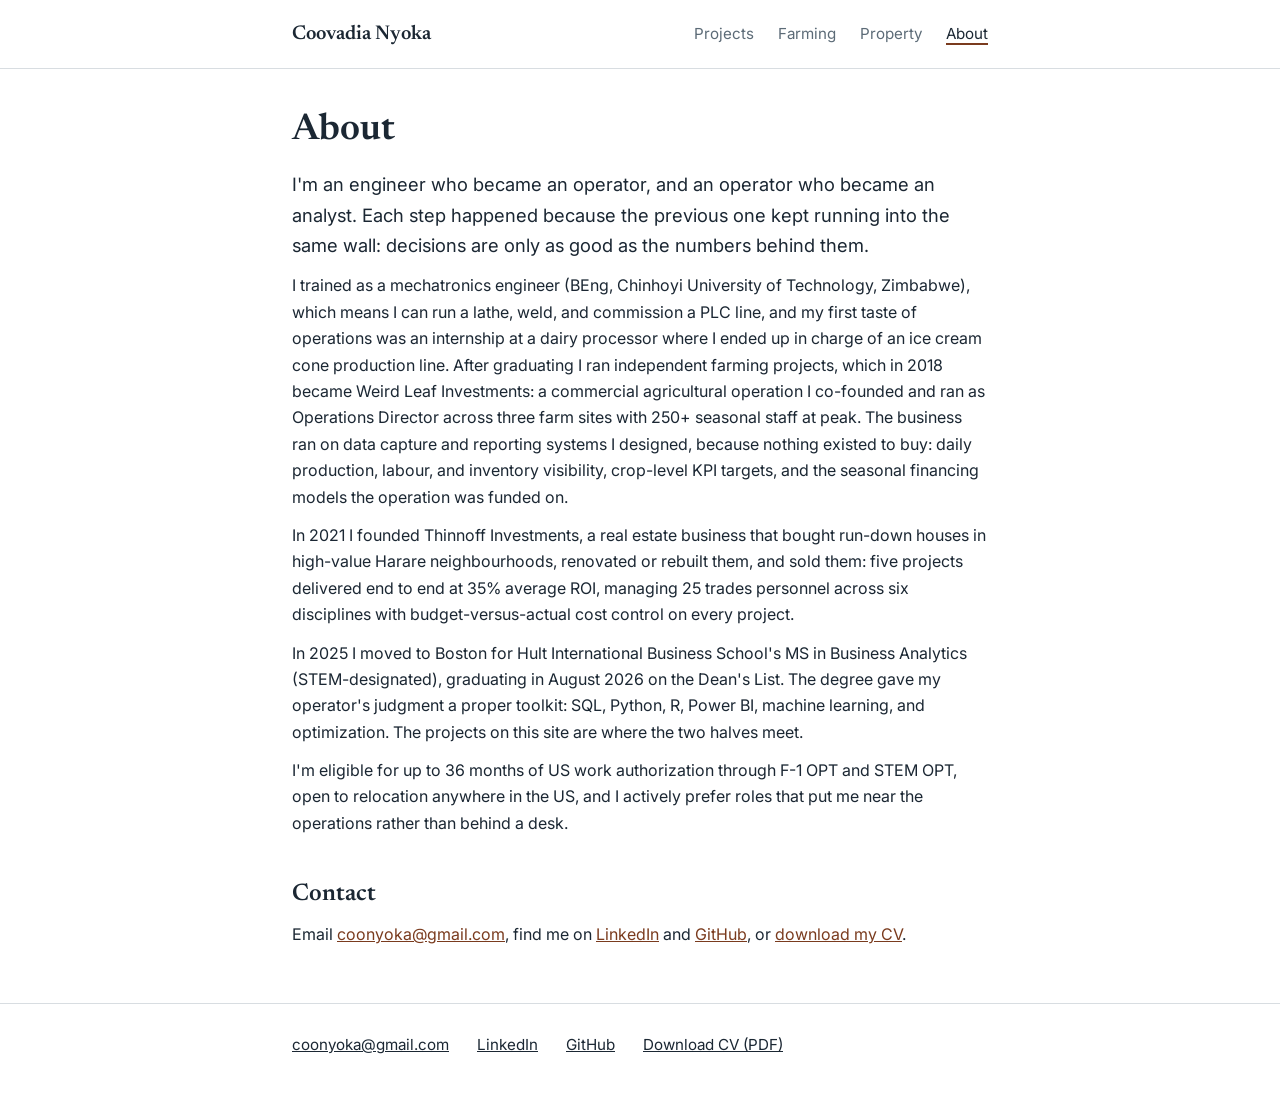
==== about.html @ 857e11a5 "Portfolio v1 Commit directly to the main branch" ====
<!DOCTYPE html>
<html lang="en">
<head>
<meta charset="utf-8">
<meta name="viewport" content="width=device-width, initial-scale=1">
<title>About — Coovadia Nyoka</title>
<meta name="description" content="Mechatronics engineer, founder-operator of agricultural and real estate businesses in Zimbabwe, now a business and data analyst in Boston.">
<link rel="preconnect" href="https://fonts.googleapis.com">
<link href="https://fonts.googleapis.com/css2?family=Newsreader:wght@400;600&family=Inter:wght@400;500;600&display=swap" rel="stylesheet">
<link rel="stylesheet" href="style.css">
</head>
<body>
<header class="site">
  <div class="wrap">
    <a class="site-name" href="index.html">Coovadia Nyoka</a>
    <nav class="site-nav" aria-label="Site">
      <a href="index.html">Projects</a>
      <a href="weird-leaf.html">Farming</a>
      <a href="thinnoff.html">Property</a>
      <a href="about.html" aria-current="page">About</a>
    </nav>
  </div>
</header>

<main class="wrap">
  <h1>About</h1>

  <p class="lede">I'm an engineer who became an operator, and an operator who became an analyst. Each step happened because the previous one kept running into the same wall: decisions are only as good as the numbers behind them.</p>

  <p>I trained as a mechatronics engineer (BEng, Chinhoyi University of Technology, Zimbabwe), which means I can run a lathe, weld, and commission a PLC line, and my first taste of operations was an internship at a dairy processor where I ended up in charge of an ice cream cone production line. After graduating I ran independent farming projects, which in 2018 became Weird Leaf Investments: a commercial agricultural operation I co-founded and ran as Operations Director across three farm sites with 250+ seasonal staff at peak. The business ran on data capture and reporting systems I designed, because nothing existed to buy: daily production, labour, and inventory visibility, crop-level KPI targets, and the seasonal financing models the operation was funded on.</p>

  <p>In 2021 I founded Thinnoff Investments, a real estate business that bought run-down houses in high-value Harare neighbourhoods, renovated or rebuilt them, and sold them: five projects delivered end to end at 35% average ROI, managing 25 trades personnel across six disciplines with budget-versus-actual cost control on every project.</p>

  <p>In 2025 I moved to Boston for Hult International Business School's MS in Business Analytics (STEM-designated), graduating in August 2026 on the Dean's List. The degree gave my operator's judgment a proper toolkit: SQL, Python, R, Power BI, machine learning, and optimization. The projects on this site are where the two halves meet.</p>

  <p>I'm eligible for up to 36 months of US work authorization through F-1 OPT and STEM OPT, open to relocation anywhere in the US, and I actively prefer roles that put me near the operations rather than behind a desk.</p>

  <h2>Contact</h2>
  <p>Email <a href="mailto:coonyoka@gmail.com">coonyoka@gmail.com</a>, find me on <a href="https://www.linkedin.com/in/coovadia-nyoka">LinkedIn</a> and <a href="https://github.com/cnyoka">GitHub</a>, or <a href="assets/Coovadia_Nyoka_CV.pdf">download my CV</a>.</p>
</main>

<footer class="site">
  <div class="wrap">
    <a href="mailto:coonyoka@gmail.com">coonyoka@gmail.com</a>
    <a href="https://www.linkedin.com/in/coovadia-nyoka">LinkedIn</a>
    <a href="https://github.com/cnyoka">GitHub</a>
    <a href="assets/Coovadia_Nyoka_CV.pdf">Download CV (PDF)</a>
  </div>
</footer>
</body>
</html>
---- style.css ----
:root {
  --ink: #1B2733;
  --slate: #5C6B77;
  --mahogany: #7A3B1E;
  --rule: #D8DDE1;
  --paper: #FFFFFF;
}

* { box-sizing: border-box; }

html { scroll-behavior: smooth; }
@media (prefers-reduced-motion: reduce) { html { scroll-behavior: auto; } }

body {
  margin: 0;
  background: var(--paper);
  color: var(--ink);
  font-family: "Inter", system-ui, sans-serif;
  font-size: 1.0rem;
  line-height: 1.65;
}

.wrap {
  max-width: 46rem;
  margin: 0 auto;
  padding: 0 1.25rem;
}

/* Header */
header.site {
  border-bottom: 1px solid var(--rule);
  padding: 1.1rem 0;
}
header.site .wrap {
  display: flex;
  align-items: baseline;
  justify-content: space-between;
  flex-wrap: wrap;
  gap: 0.5rem 1.5rem;
}
.site-name {
  font-family: "Newsreader", Georgia, serif;
  font-size: 1.25rem;
  font-weight: 600;
  color: var(--ink);
  text-decoration: none;
}
nav.site-nav a {
  color: var(--slate);
  text-decoration: none;
  margin-left: 1.25rem;
  font-size: 0.95rem;
}
nav.site-nav a[aria-current="page"] { color: var(--ink); border-bottom: 2px solid var(--mahogany); }
nav.site-nav a:hover, nav.site-nav a:focus { color: var(--mahogany); }

/* Type */
h1, h2, h3 {
  font-family: "Newsreader", Georgia, serif;
  font-weight: 600;
  line-height: 1.2;
  color: var(--ink);
}
h1 { font-size: 2.3rem; margin: 2.5rem 0 1rem; }
h2 { font-size: 1.5rem; margin: 2.75rem 0 0.75rem; }
h3 { font-size: 1.15rem; margin: 1.75rem 0 0.5rem; }
p { margin: 0.75rem 0; }
.lede { font-size: 1.15rem; color: var(--ink); }
.muted { color: var(--slate); }
a { color: var(--mahogany); }
a:focus-visible { outline: 2px solid var(--mahogany); outline-offset: 2px; }

/* Figures strip */
.figures {
  display: flex;
  flex-wrap: wrap;
  gap: 2rem 3rem;
  border-top: 1px solid var(--rule);
  border-bottom: 1px solid var(--rule);
  padding: 1.25rem 0;
  margin: 2rem 0;
}
.figure b {
  display: block;
  font-family: "Newsreader", Georgia, serif;
  font-size: 1.9rem;
  font-weight: 600;
}
.figure span { color: var(--slate); font-size: 0.9rem; }

/* Project entries */
.project { border-top: 1px solid var(--rule); padding: 1.5rem 0; }
.project:last-of-type { border-bottom: 1px solid var(--rule); }
.project h3 { margin-top: 0; }
.project .meta { color: var(--slate); font-size: 0.9rem; margin-top: 0.25rem; }
.project ul { margin: 0.5rem 0 0.75rem 1.1rem; padding: 0; }
.project li { margin: 0.35rem 0; }

/* Case study */
.case-step { margin: 2rem 0; }
.case-step h3 .step-no {
  color: var(--mahogany);
  font-family: "Newsreader", Georgia, serif;
  margin-right: 0.5rem;
}
figure.chart { margin: 2rem 0; }
figure.chart figcaption { color: var(--slate); font-size: 0.88rem; margin-top: 0.5rem; }
.note {
  border-left: 3px solid var(--mahogany);
  padding: 0.25rem 0 0.25rem 1rem;
  color: var(--slate);
  margin: 1.5rem 0;
}

table.data {
  border-collapse: collapse;
  width: 100%;
  font-size: 0.95rem;
  margin: 1.25rem 0;
}
table.data th, table.data td {
  text-align: left;
  padding: 0.45rem 0.75rem 0.45rem 0;
  border-bottom: 1px solid var(--rule);
}
table.data th { color: var(--slate); font-weight: 500; }
table.data td.num, table.data th.num { text-align: right; font-variant-numeric: tabular-nums; }

/* Footer */
footer.site {
  border-top: 1px solid var(--rule);
  margin-top: 3.5rem;
  padding: 1.75rem 0 2.5rem;
  color: var(--slate);
  font-size: 0.95rem;
}
footer.site .wrap { display: flex; flex-wrap: wrap; gap: 0.5rem 1.75rem; }
footer.site a { color: var(--ink); }

@media (max-width: 540px) {
  h1 { font-size: 1.8rem; }
  .figures { gap: 1.25rem 2rem; }
}

/* Photo exhibits */
figure.photo { margin: 1.75rem 0; }
figure.photo img { width: 100%; height: auto; display: block; border: 1px solid var(--rule); }
figure.photo figcaption { color: var(--slate); font-size: 0.88rem; margin-top: 0.5rem; }
.photo-pair { display: grid; grid-template-columns: 1fr 1fr; gap: 1rem; margin: 1.75rem 0; }
.photo-pair figure.photo { margin: 0; }
@media (max-width: 540px) { .photo-pair { grid-template-columns: 1fr; } }
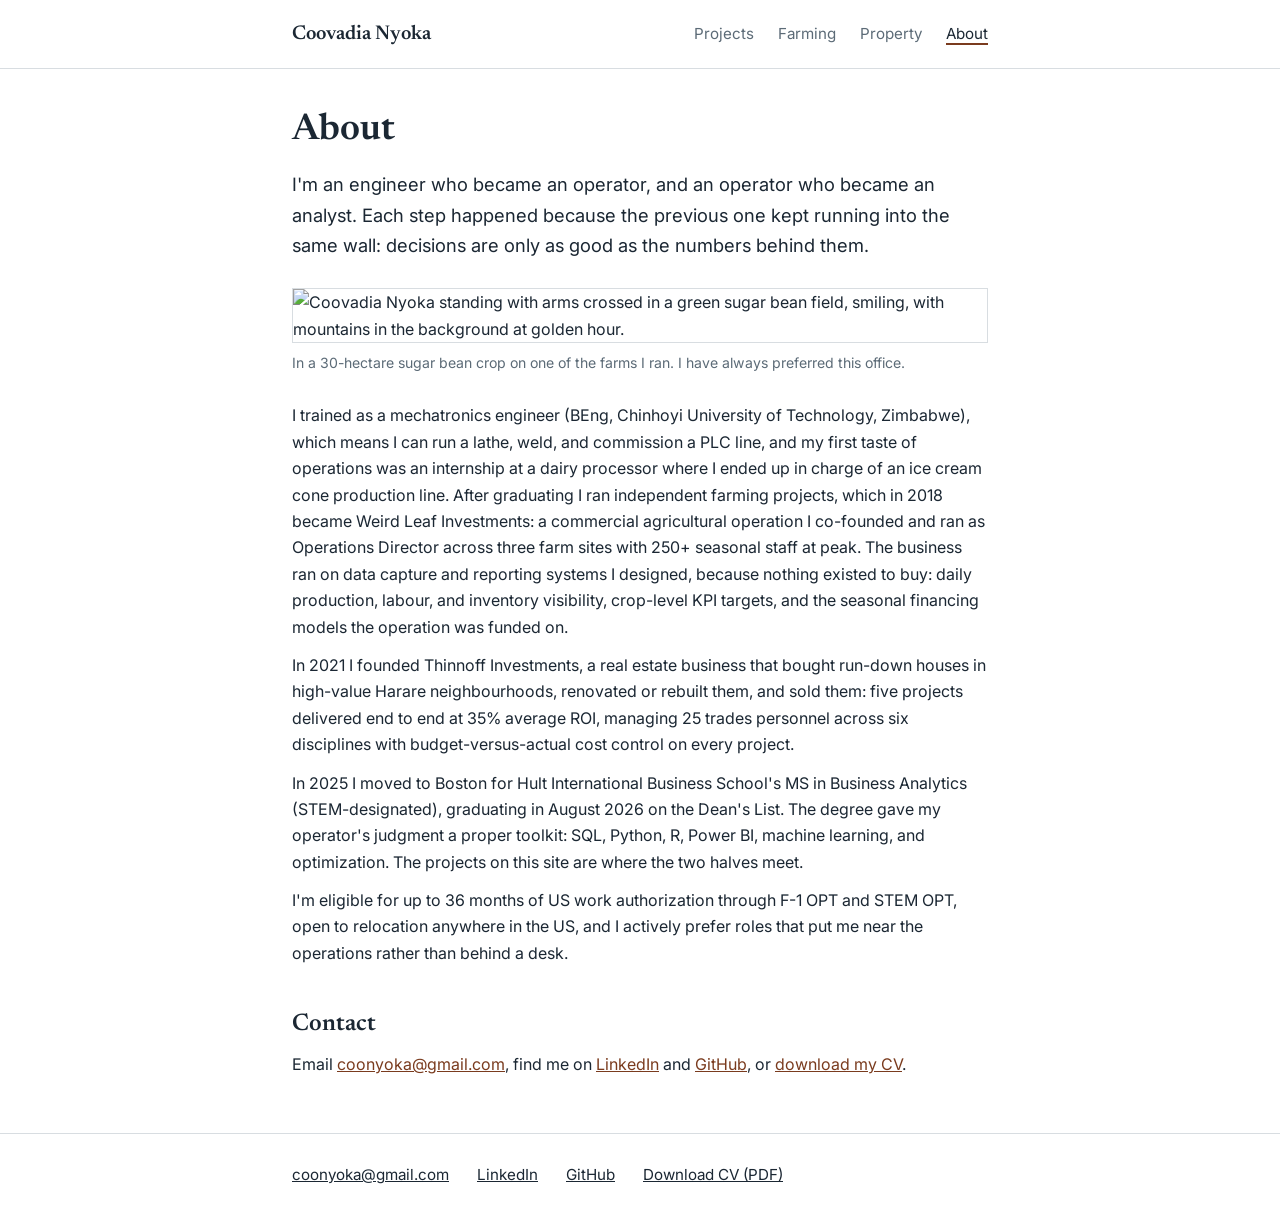
==== commit cefcf82e: "Add files via upload" ====
--- a/about.html
+++ b/about.html
@@ -27,6 +27,11 @@
 
   <p class="lede">I'm an engineer who became an operator, and an operator who became an analyst. Each step happened because the previous one kept running into the same wall: decisions are only as good as the numbers behind them.</p>
 
+  <figure class="photo">
+    <img src="assets/img/about-coovadia.jpg" alt="Coovadia Nyoka standing with arms crossed in a green sugar bean field, smiling, with mountains in the background at golden hour." loading="eager">
+    <figcaption>In a 30-hectare sugar bean crop on one of the farms I ran. I have always preferred this office.</figcaption>
+  </figure>
+
   <p>I trained as a mechatronics engineer (BEng, Chinhoyi University of Technology, Zimbabwe), which means I can run a lathe, weld, and commission a PLC line, and my first taste of operations was an internship at a dairy processor where I ended up in charge of an ice cream cone production line. After graduating I ran independent farming projects, which in 2018 became Weird Leaf Investments: a commercial agricultural operation I co-founded and ran as Operations Director across three farm sites with 250+ seasonal staff at peak. The business ran on data capture and reporting systems I designed, because nothing existed to buy: daily production, labour, and inventory visibility, crop-level KPI targets, and the seasonal financing models the operation was funded on.</p>
 
   <p>In 2021 I founded Thinnoff Investments, a real estate business that bought run-down houses in high-value Harare neighbourhoods, renovated or rebuilt them, and sold them: five projects delivered end to end at 35% average ROI, managing 25 trades personnel across six disciplines with budget-versus-actual cost control on every project.</p>
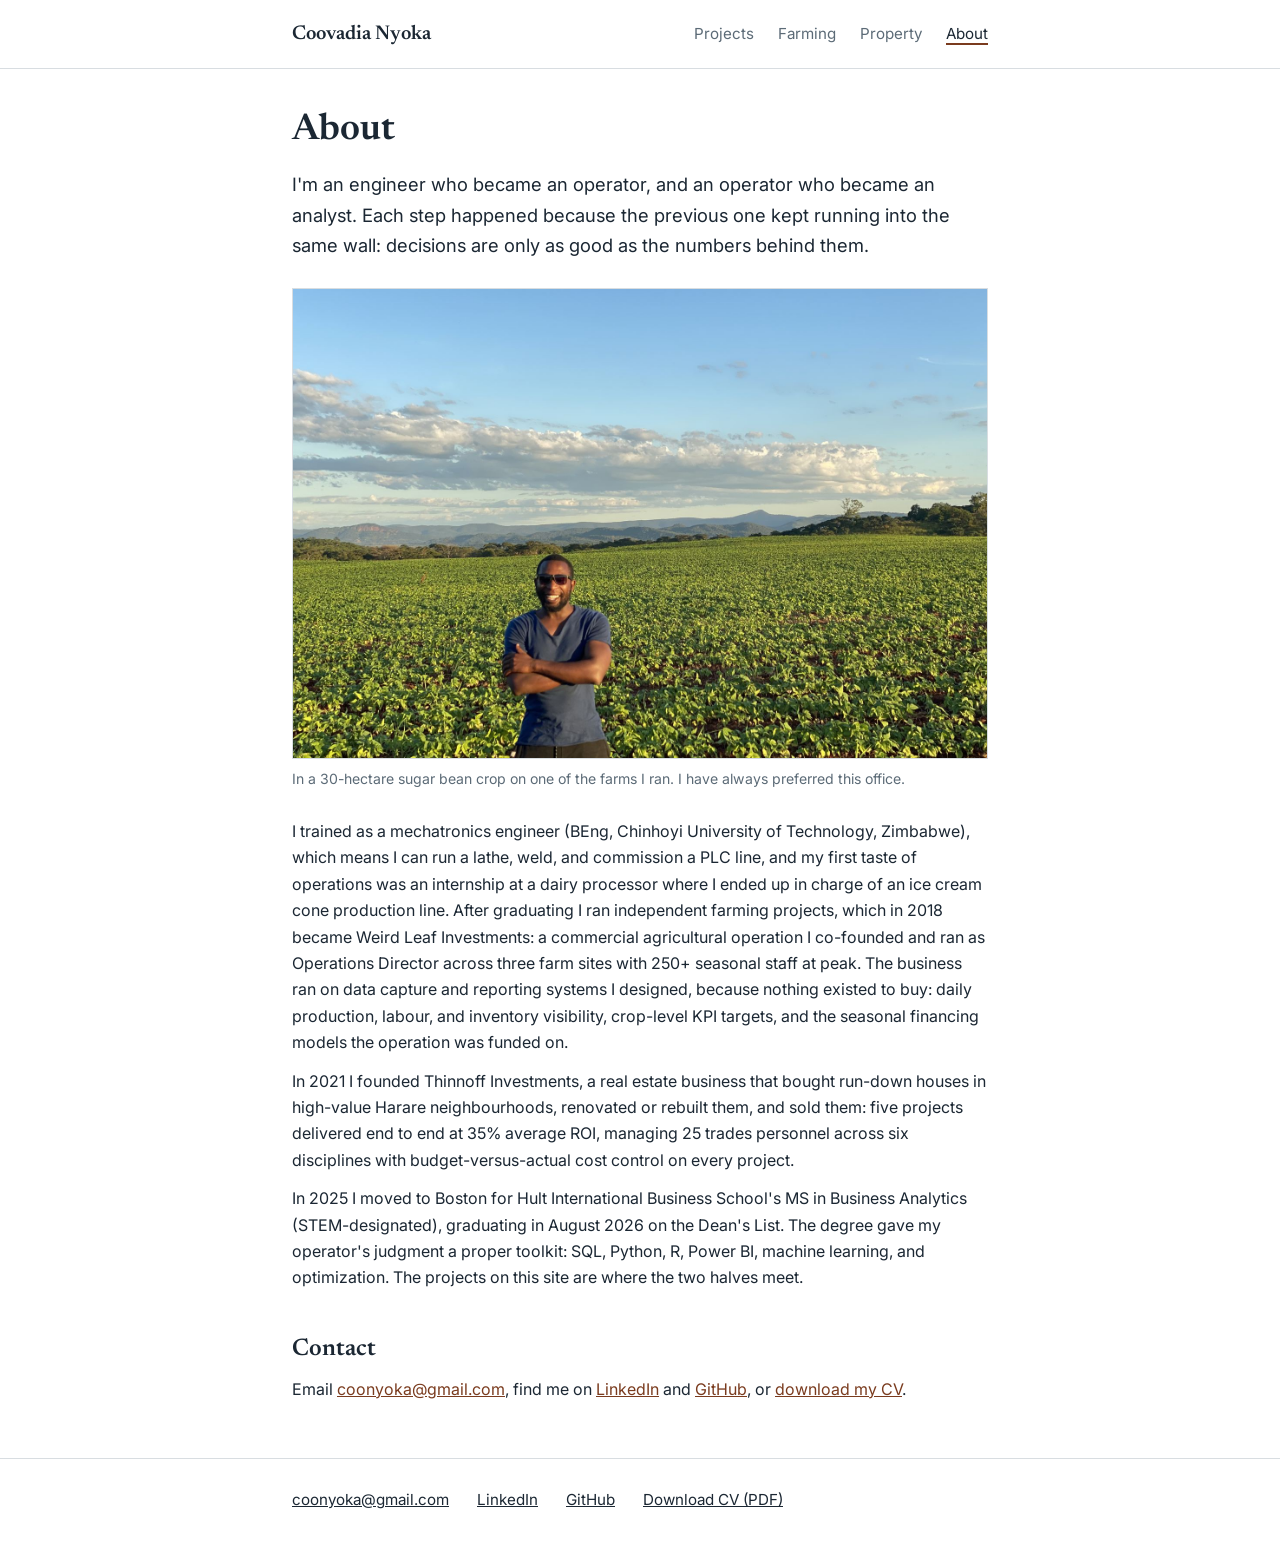
==== commit f30a6a0a: "Add files via upload" ====
--- a/about.html
+++ b/about.html
@@ -38,7 +38,6 @@
 
   <p>In 2025 I moved to Boston for Hult International Business School's MS in Business Analytics (STEM-designated), graduating in August 2026 on the Dean's List. The degree gave my operator's judgment a proper toolkit: SQL, Python, R, Power BI, machine learning, and optimization. The projects on this site are where the two halves meet.</p>
 
-  <p>I'm eligible for up to 36 months of US work authorization through F-1 OPT and STEM OPT, open to relocation anywhere in the US, and I actively prefer roles that put me near the operations rather than behind a desk.</p>
 
   <h2>Contact</h2>
   <p>Email <a href="mailto:coonyoka@gmail.com">coonyoka@gmail.com</a>, find me on <a href="https://www.linkedin.com/in/coovadia-nyoka">LinkedIn</a> and <a href="https://github.com/cnyoka">GitHub</a>, or <a href="assets/Coovadia_Nyoka_CV.pdf">download my CV</a>.</p>
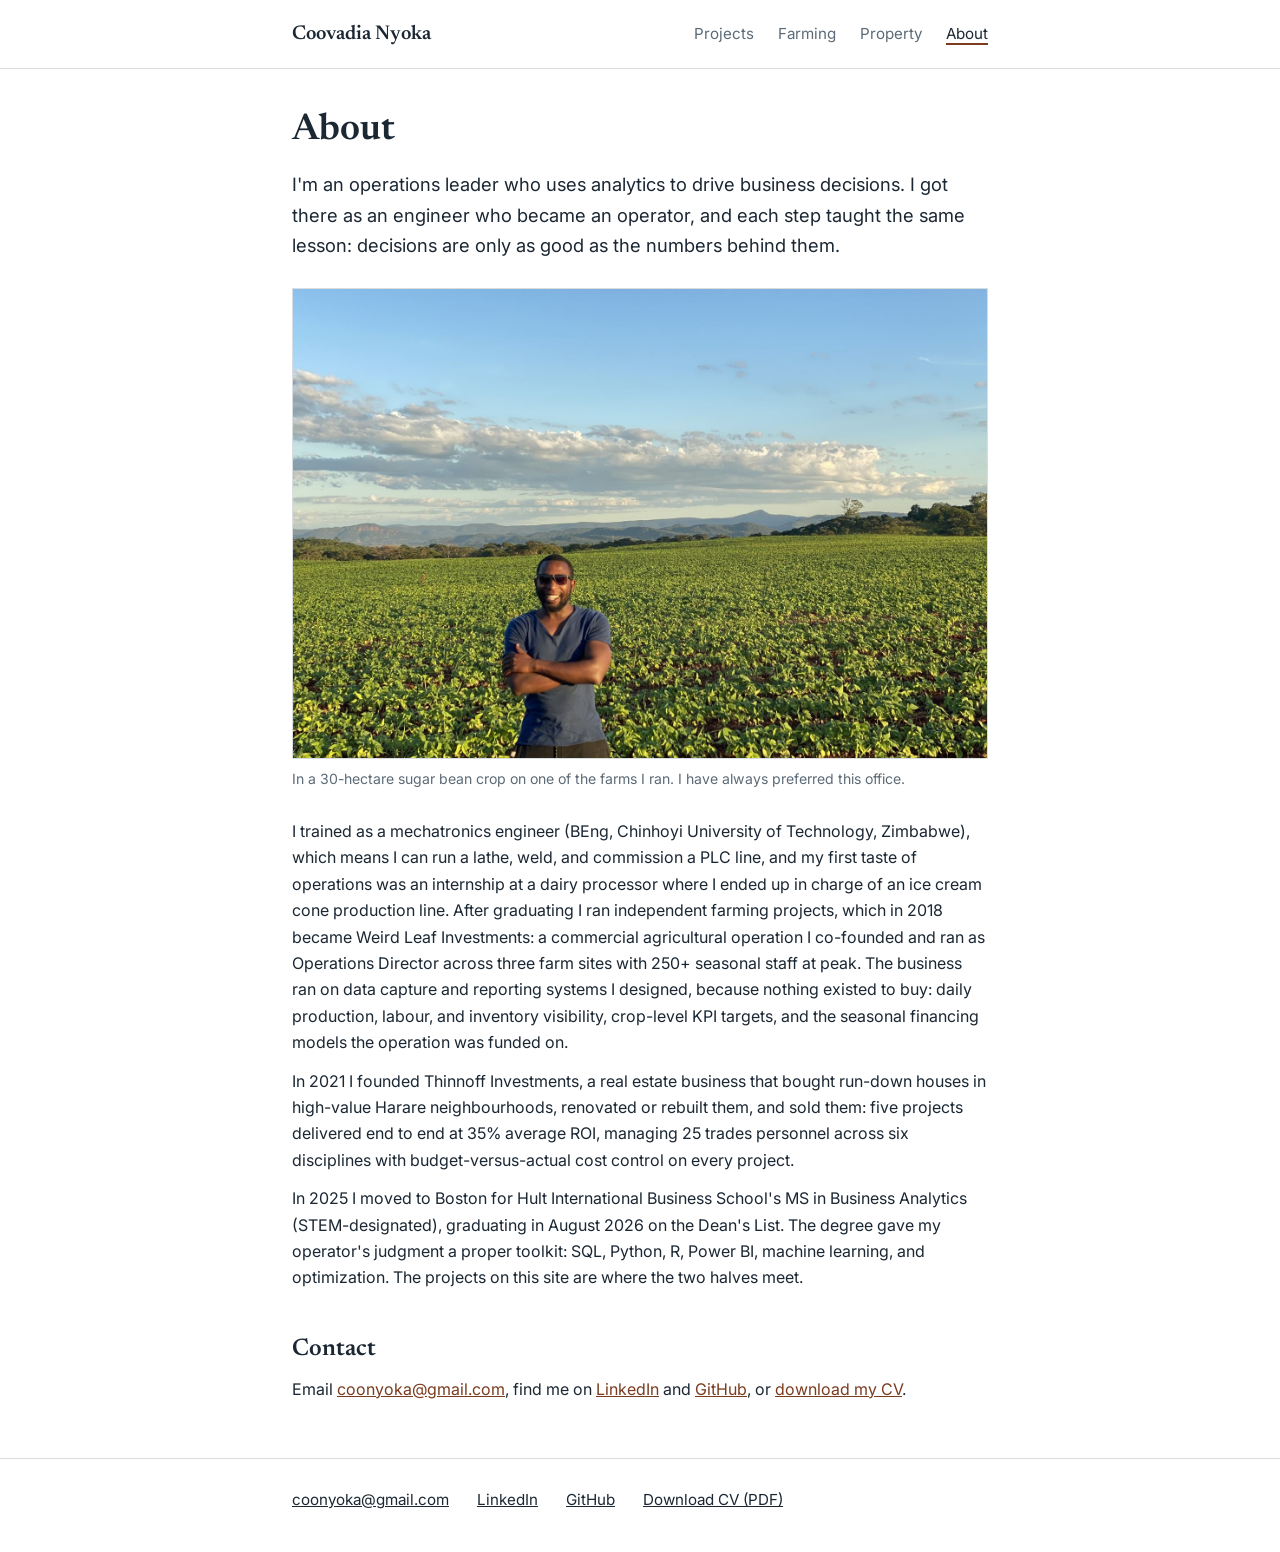
==== commit 3659a610: "Add files via upload" ====
--- a/about.html
+++ b/about.html
@@ -3,7 +3,7 @@
 <head>
 <meta charset="utf-8">
 <meta name="viewport" content="width=device-width, initial-scale=1">
-<title>About — Coovadia Nyoka</title>
+<title>About | Coovadia Nyoka</title>
 <meta name="description" content="Mechatronics engineer, founder-operator of agricultural and real estate businesses in Zimbabwe, now a business and data analyst in Boston.">
 <link rel="preconnect" href="https://fonts.googleapis.com">
 <link href="https://fonts.googleapis.com/css2?family=Newsreader:wght@400;600&family=Inter:wght@400;500;600&display=swap" rel="stylesheet">
@@ -25,7 +25,7 @@
 <main class="wrap">
   <h1>About</h1>
 
-  <p class="lede">I'm an engineer who became an operator, and an operator who became an analyst. Each step happened because the previous one kept running into the same wall: decisions are only as good as the numbers behind them.</p>
+  <p class="lede">I'm an operations leader who uses analytics to drive business decisions. I got there as an engineer who became an operator, and each step taught the same lesson: decisions are only as good as the numbers behind them.</p>
 
   <figure class="photo">
     <img src="assets/img/about-coovadia.jpg" alt="Coovadia Nyoka standing with arms crossed in a green sugar bean field, smiling, with mountains in the background at golden hour." loading="eager">
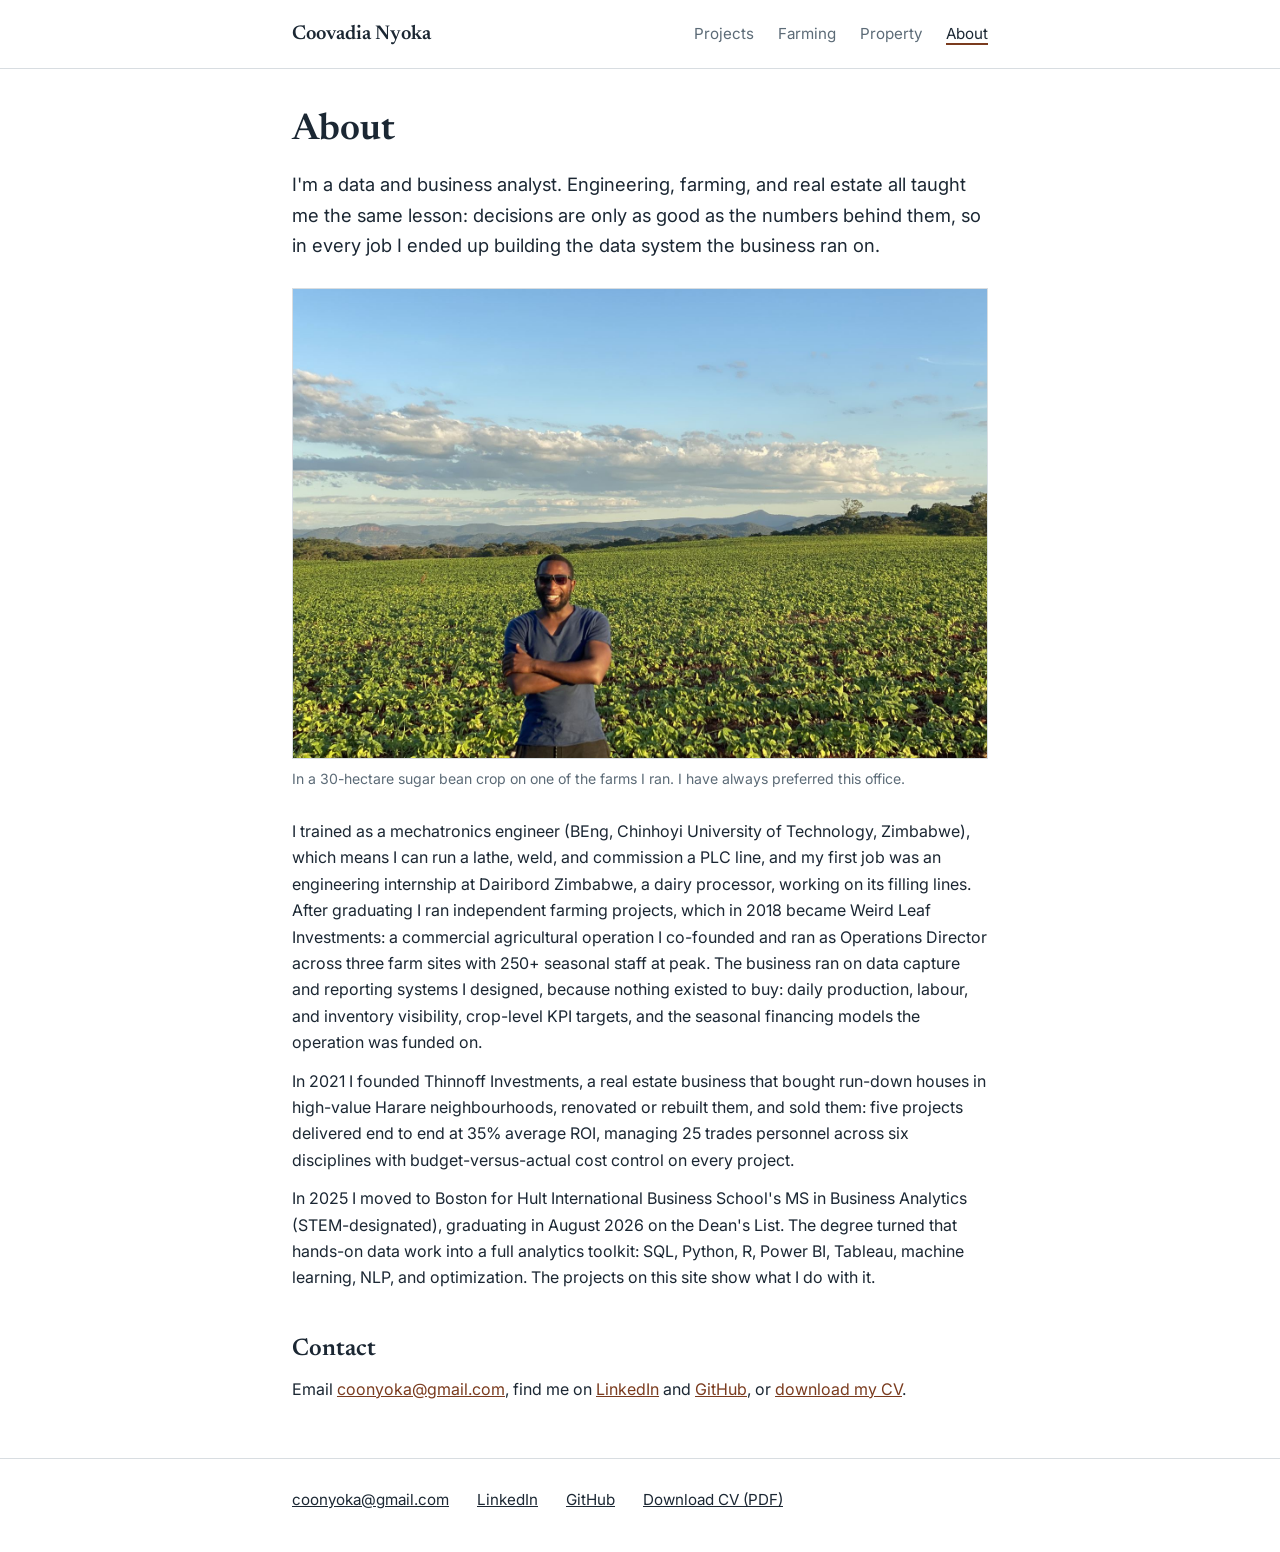
==== commit 9fb840b2: "Add files via upload" ====
--- a/about.html
+++ b/about.html
@@ -4,7 +4,7 @@
 <meta charset="utf-8">
 <meta name="viewport" content="width=device-width, initial-scale=1">
 <title>About | Coovadia Nyoka</title>
-<meta name="description" content="Mechatronics engineer, founder-operator of agricultural and real estate businesses in Zimbabwe, now a business and data analyst in Boston.">
+<meta name="description" content="Data and business analyst in Boston with an MS in Business Analytics, a mechatronics engineering degree, and seven years of hands-on business data from agriculture and real estate in Zimbabwe.">
 <link rel="preconnect" href="https://fonts.googleapis.com">
 <link href="https://fonts.googleapis.com/css2?family=Newsreader:wght@400;600&family=Inter:wght@400;500;600&display=swap" rel="stylesheet">
 <link rel="stylesheet" href="style.css">
@@ -25,18 +25,18 @@
 <main class="wrap">
   <h1>About</h1>
 
-  <p class="lede">I'm an operations leader who uses analytics to drive business decisions. I got there as an engineer who became an operator, and each step taught the same lesson: decisions are only as good as the numbers behind them.</p>
+  <p class="lede">I'm a data and business analyst. Engineering, farming, and real estate all taught me the same lesson: decisions are only as good as the numbers behind them, so in every job I ended up building the data system the business ran on.</p>
 
   <figure class="photo">
     <img src="assets/img/about-coovadia.jpg" alt="Coovadia Nyoka standing with arms crossed in a green sugar bean field, smiling, with mountains in the background at golden hour." loading="eager">
     <figcaption>In a 30-hectare sugar bean crop on one of the farms I ran. I have always preferred this office.</figcaption>
   </figure>
 
-  <p>I trained as a mechatronics engineer (BEng, Chinhoyi University of Technology, Zimbabwe), which means I can run a lathe, weld, and commission a PLC line, and my first taste of operations was an internship at a dairy processor where I ended up in charge of an ice cream cone production line. After graduating I ran independent farming projects, which in 2018 became Weird Leaf Investments: a commercial agricultural operation I co-founded and ran as Operations Director across three farm sites with 250+ seasonal staff at peak. The business ran on data capture and reporting systems I designed, because nothing existed to buy: daily production, labour, and inventory visibility, crop-level KPI targets, and the seasonal financing models the operation was funded on.</p>
+  <p>I trained as a mechatronics engineer (BEng, Chinhoyi University of Technology, Zimbabwe), which means I can run a lathe, weld, and commission a PLC line, and my first job was an engineering internship at Dairibord Zimbabwe, a dairy processor, working on its filling lines. After graduating I ran independent farming projects, which in 2018 became Weird Leaf Investments: a commercial agricultural operation I co-founded and ran as Operations Director across three farm sites with 250+ seasonal staff at peak. The business ran on data capture and reporting systems I designed, because nothing existed to buy: daily production, labour, and inventory visibility, crop-level KPI targets, and the seasonal financing models the operation was funded on.</p>
 
   <p>In 2021 I founded Thinnoff Investments, a real estate business that bought run-down houses in high-value Harare neighbourhoods, renovated or rebuilt them, and sold them: five projects delivered end to end at 35% average ROI, managing 25 trades personnel across six disciplines with budget-versus-actual cost control on every project.</p>
 
-  <p>In 2025 I moved to Boston for Hult International Business School's MS in Business Analytics (STEM-designated), graduating in August 2026 on the Dean's List. The degree gave my operator's judgment a proper toolkit: SQL, Python, R, Power BI, machine learning, and optimization. The projects on this site are where the two halves meet.</p>
+  <p>In 2025 I moved to Boston for Hult International Business School's MS in Business Analytics (STEM-designated), graduating in August 2026 on the Dean's List. The degree turned that hands-on data work into a full analytics toolkit: SQL, Python, R, Power BI, Tableau, machine learning, NLP, and optimization. The projects on this site show what I do with it.</p>
 
 
   <h2>Contact</h2>
